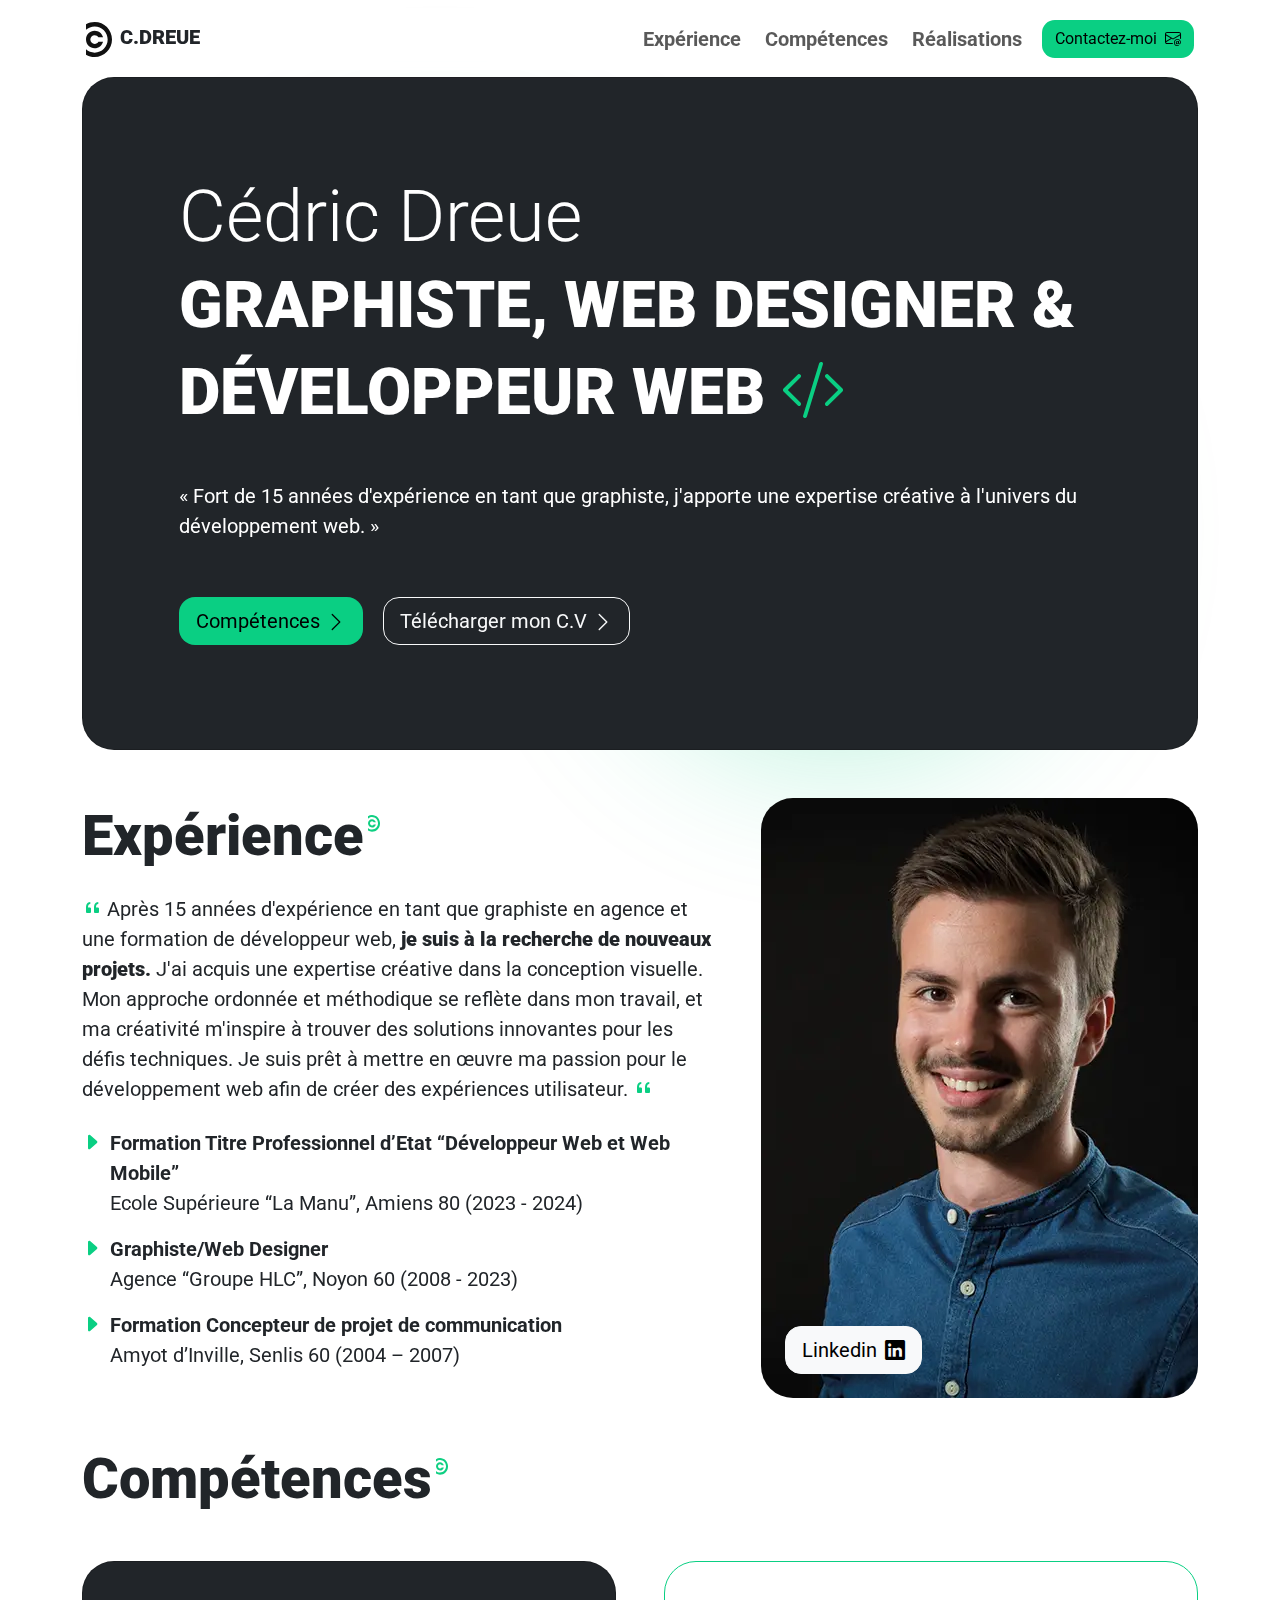
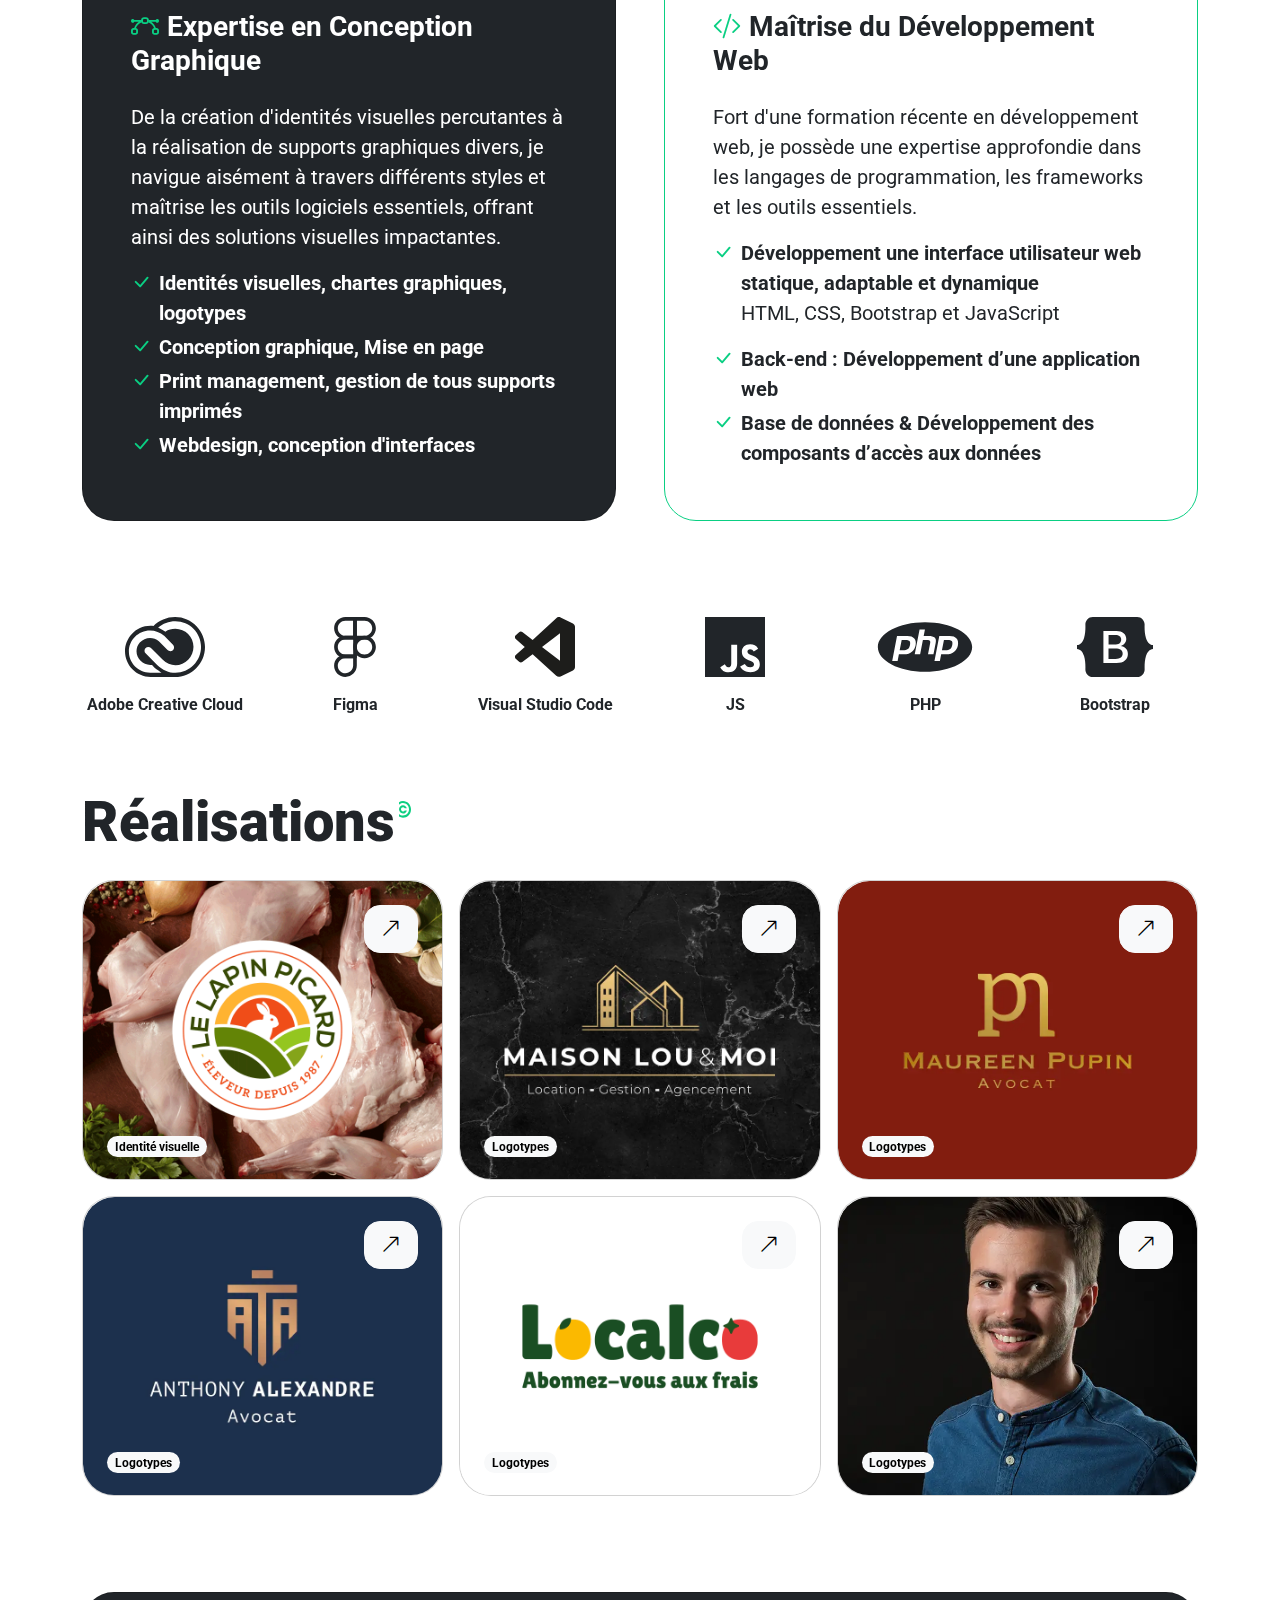
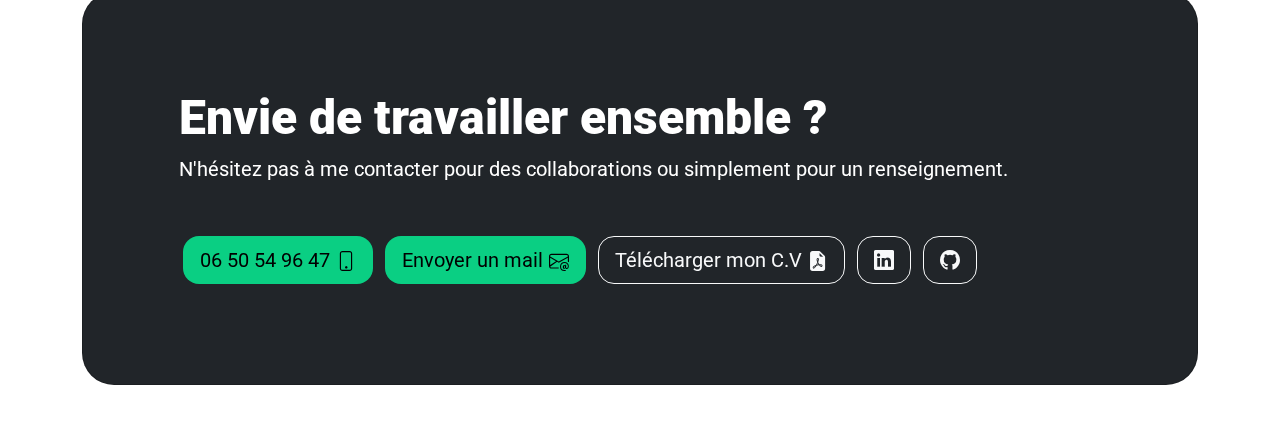
==== index.html @ d9d1956d "Ajout script, css, img" ====
<!DOCTYPE html>
<html lang="fr">
<head>
    <meta charset="UTF-8">
    <meta name="viewport" content="width=device-width, initial-scale=1.0">
    <title>Cédric Dreue - CV & Portfolio</title>
    <link rel="stylesheet" href="https://cdn.jsdelivr.net/npm/bootstrap-icons@1.11.3/font/bootstrap-icons.min.css">
    <link href="https://fonts.googleapis.com/css2?family=Roboto:wght@400;700;900&display=swap" rel="stylesheet">
    <link href="https://cdn.jsdelivr.net/npm/bootstrap@5.3.3/dist/css/bootstrap.min.css" rel="stylesheet" integrity="sha384-QWTKZyjpPEjISv5WaRU9OFeRpok6YctnYmDr5pNlyT2bRjXh0JMhjY6hW+ALEwIH" crossorigin="anonymous">
    <link rel="stylesheet" href="/public/assets/css/style.css">
</head>
<body>
    <header>
        <nav class="navbar navbar-expand-lg header header-hide fixed-top" id="menu">
            <div class="container glass-price rounded-5 px-3 py-2 ">
                <a class="navbar-brand" href="#"><img src="./public/assets/img/logo-dreue-black.svg" height="35" alt="logo cedric dreue"><span class="fw-black text-dark ms-2">C.DREUE</span></a>
                <!-- <button class="navbar-toggler" type="button" data-bs-toggle="collapse" data-bs-target="#navbarNav" aria-controls="navbarNav" aria-expanded="false" aria-label="Toggle navigation">
                    <span class="navbar-toggler-icon"></span>
                </button> -->
                <button class="btn btn-dark rounded-4 d-lg-none px-2 py-1 ms-2" type="button" data-bs-toggle="offcanvas" data-bs-target="#menuOffcanvas" aria-controls="menuOffcanvas" aria-label="Menu">
                    <i class="bi bi-list h2"></i>
                </button>
                <div class="collapse navbar-collapse justify-content-end" id="navbarNav">
                    <ul class="navbar-nav text-center">
                        <li class="nav-item">
                            <a class="nav-link fs-5 fw-bold mx-1" href="#experience">Expérience</a>
                        </li>
                        <li class="nav-item">
                            <a class="nav-link fs-5 fw-bold mx-1" href="#">Compétences</a>
                        </li>
                        <li class="nav-item">
                            <a class="nav-link fs-5 fw-bold mx-1" href="#">Réalisations</a>
                        </li>
                    </ul>
                    <a class="ms-2 btn btn-my-green" href="https://www.linkedin.com/in/cedric-dreue/">Contactez-moi<i class="bi bi-envelope-at ms-2 mb-2"></i></a>

                </div>
            </div>
        </nav>
        <div class="offcanvas glass-price-offcanva offcanvas-end" tabindex="-1" id="menuOffcanvas" aria-labelledby="menuOffcanvasLabel">
            <div class="offcanvas-header">
                <button type="button" class="btn-close" data-bs-dismiss="offcanvas" aria-label="Close"></button>
            </div>
            <div class="offcanvas-body">
                <ul id="offcanvasMenu" class="navbar-nav text-center mb-5">
                    <li class="nav-item">
                        <a class="nav-link fs-2 fw-bold mx-1" href="#experience">Expérience</a>
                    </li>
                    <li class="nav-item">
                        <a class="nav-link fs-2 fw-bold mx-1" href="#">Compétences</a>
                    </li>
                    <li class="nav-item">
                        <a class="nav-link fs-2 fw-bold mx-1" href="#">Réalisations</a>
                    </li>
                </ul>
                <div class="text-center">
                    <a class="btn btn-lg d-block btn-my-green m-2" href="https://www.linkedin.com/in/cedric-dreue/">06 50 54 96 47<i class="bi bi-phone ms-2 mb-2"></i></a>
                    <a class="btn btn-lg d-block btn-my-green m-2" href="https://www.linkedin.com/in/cedric-dreue/">Envoyer un mail<i class="bi bi-envelope-at ms-2 mb-2"></i></a>
                    <a class="btn btn-outline-dark d-block rounded-4 m-2" href="https://www.linkedin.com/in/cedric-dreue/">Télécharger mon C.V<i class="bi bi-file-earmark-pdf-fill ms-2 mb-2"></i></a>
                </div>
                <div class="text-center">
                    <a class="btn btn-outline-dark d-block rounded-4 m-2" href="https://www.linkedin.com/in/cedric-dreue/">Linkedin<i class="bi bi-linkedin ms-2 mb-2"></i></a>
                    <a class="btn btn-outline-dark d-block rounded-4 m-2" href="https://www.linkedin.com/in/cedric-dreue/">Github<i class="bi bi-github ms-2 mb-2"></i></a>
                </div>
            </div>
        </div>

    </header>
    <div class="fixed top-50 start-50 translate-middle d-flex justify-content-center">
        <div class="bg-shape bg-gradient-1 bg-opacity-50 bg-blur"></div>
        <div class="bg-shape bg-gradient-2 bg-opacity-50 bg-blur"></div>
    </div>

    <main class="margin-top-main">
        <section class="my-5">
            <div class="container">
                <div class="card text-bg-dark rounded-5 p-lg-5">
                    <div class="card-body p-5">
                        <h1 class="display-2">Cédric Dreue <br>
                        <span class="display-3 fw-black text-uppercase">Graphiste, Web Designer & Développeur Web <i class="bi bi-code-slash text-green"></i></span>
                        </h1>
                        <p class="fs-5 my-5">« Fort de 15 années d'expérience en tant que graphiste, j'apporte une expertise créative à l'univers du développement web. »</p>
                        <a class="btn btn-lg btn-my-green icon-link icon-link-hover my-2 me-lg-3" href="">
                            Compétences
                            <i class="bi bi-chevron-right mb-2"></i>
                        </a>
                        <a class="btn btn-lg btn-outline-light icon-link icon-link-hover my-2 rounded-4" href="">
                            Télécharger mon C.V
                            <i class="bi bi-chevron-right mb-2"></i>
                        </a>
                    </div>
                </div>
            </div>
        </section>
        <section class="my-5" id="experience">
            <div class="container">
                <div class="row g-lg-5 align-items-center">
                    <div class="col-lg-7">
                        <div class="card border-0 bg-transparent rounded-5">
                            <div class="card-body p-lg-0">
                                <h2 class="fw-black display-4 mb-4">Expérience<span><img src="./public/assets/img/logo-dreue-green.svg" class="ms-1" height="50" alt="logo cedric dreue"></span></h2>
                                <p class="fs-5 mb-4"><i class="bi bi-quote text-green"></i> Après 15 années d'expérience en tant que graphiste en agence et une formation de développeur web, <span class="fw-black">je suis à la recherche de nouveaux projets.</span> J'ai acquis une expertise créative dans la conception visuelle. Mon approche ordonnée et méthodique se reflète dans mon travail, et ma créativité m'inspire à trouver des solutions innovantes pour les défis techniques. Je suis prêt à mettre en œuvre ma passion pour le développement web afin de créer des expériences utilisateur. <i class="bi bi-quote text-green"></i></p>
                                <ul class="list-group fs-5 mb-4">
                                    <li class="d-flex justify-content-between align-items-start mb-3">
                                        <i class="bi bi-caret-right-fill text-green"></i>
                                        <div class="ms-2 me-auto">
                                            <div class="fw-bold">Formation Titre Professionnel d’Etat “Développeur Web et Web Mobile”</div>
                                            Ecole Supérieure “La Manu”, Amiens 80 (2023 - 2024)
                                        </div>
                                    </li>                            
                                    <li class="d-flex justify-content-between align-items-start mb-3">
                                        <i class="bi bi-caret-right-fill text-green"></i>
                                        <div class="ms-2 me-auto">
                                            <div class="fw-bold">Graphiste/Web Designer</div>
                                            Agence “Groupe HLC”, Noyon 60 (2008 - 2023)
                                        </div>
                                    </li>
                                    <li class="d-flex justify-content-between align-items-start">
                                        <i class="bi bi-caret-right-fill text-green"></i>
                                        <div class="ms-2 me-auto">
                                            <div class="fw-bold">Formation Concepteur de projet de communication</div>
                                            Amyot d’Inville, Senlis 60 (2004 – 2007)
                                        </div>
                                    </li>
                                </ul>
                            </div>
                        </div>
                    </div>
                    <div class="col-lg-5">
                        <div class="position-relative">
                            <img src="/public/assets/img/cedric-dreue.webp" class="img-fluid-profil object-fit-cover rounded-5" alt="...">
                            <div class="position-absolute bottom-0 start-0">
                                <a class="btn btn-lg btn-light rounded-4 m-4" href="https://www.linkedin.com/in/cedric-dreue/">Linkedin<i class="bi bi-linkedin ms-2 mb-2"></i></a>
                            </div>
                        </div>
                    </div>
                </div>
            </div>
        </section>
        <section class="my-5">
            <div class="container">
                <h2 class="fw-black display-4 mb-4 mb-lg-5">Compétences<span><img src="./public/assets/img/logo-dreue-green.svg" class="ms-1" height="50" alt="logo cedric dreue"></span></h2>
                <div class="row g-lg-5">
                    <div class="col-lg-6 mb-5">
                        <div class="card text-bg-dark rounded-5 h-100">
                            <div class="card-body p-5">
                                <h3 class="fw-bold mb-4"><i class="bi bi-bezier text-green me-2"></i>Expertise en Conception Graphique</h3>
                                <p class="fs-5">De la création d'identités visuelles percutantes à la réalisation de supports graphiques divers, je navigue aisément à travers différents styles et maîtrise les outils logiciels essentiels, offrant ainsi des solutions visuelles impactantes.</p>
                                <ul class="list-group fs-5">
                                    <li class="d-flex justify-content-between align-items-start mb-1">
                                        <i class="bi bi-check-lg text-green"></i>
                                        <div class="ms-2 me-auto">
                                            <div class="fw-bold">Identités visuelles, chartes graphiques, logotypes</div>
                                        </div>
                                    </li>
                                    <li class="d-flex justify-content-between align-items-start mb-1">
                                        <i class="bi bi-check-lg text-green"></i>
                                        <div class="ms-2 me-auto">
                                            <div class="fw-bold">Conception graphique, Mise en page</div>
                                        </div>
                                    </li>                            
                                    <li class="d-flex justify-content-between align-items-start mb-1">
                                        <i class="bi bi-check-lg text-green"></i>
                                        <div class="ms-2 me-auto">
                                            <div class="fw-bold">Print management, gestion de tous supports imprimés</div>
                                        </div>
                                    </li>                            
                                    <li class="d-flex justify-content-between align-items-start mb-1">
                                        <i class="bi bi-check-lg text-green"></i>
                                        <div class="ms-2 me-auto">
                                            <div class="fw-bold">Webdesign, conception d'interfaces</div>
                                        </div>
                                    </li>                            
                                </ul>
                            </div>                        
                        </div>
                    </div>
                    <div class="col-lg-6 mb-5">
                        <div class="card glass-price rounded-5 h-100 border-green">
                            <div class="card-body p-5">
                                <h3 class="fw-bold mb-4"><i class="bi bi-code-slash text-green me-2"></i>Maîtrise du Développement Web</h3>
                                <p class="fs-5">Fort d'une formation récente en développement web, je possède une expertise approfondie dans les langages de programmation, les frameworks et les outils essentiels.</p>
                                <ul class="list-group fs-5">
                                    <li class="d-flex justify-content-between align-items-start mb-3">
                                        <i class="bi bi-check-lg text-green"></i>
                                        <div class="ms-2 me-auto">
                                            <div class="fw-bold">Développement une interface utilisateur web statique, adaptable et dynamique</div>
                                            HTML, CSS, Bootstrap et JavaScript
                                        </div>
                                    </li>                            
                                    <li class="d-flex justify-content-between align-items-start mb-1">
                                        <i class="bi bi-check-lg text-green"></i>
                                        <div class="ms-2 me-auto">
                                            <div class="fw-bold">Back-end : Développement d’une application web</div>
                                        </div>
                                    </li>
                                    <li class="d-flex justify-content-between align-items-start mb-1">
                                        <i class="bi bi-check-lg text-green"></i>
                                        <div class="ms-2 me-auto">
                                            <div class="fw-bold">Base de données & Développement des composants d’accès aux données</div>
                                        </div>
                                    </li>
                                </ul>
                            </div>                        
                        </div>
                    </div>
                </div>
            </div>
        </section>
        <section class="my-5">
            <div class="container">
                <div class="row justify-content-center">
                    <div class="col-5 col-lg-2 h-100 mb-4">
                        <div class="text-center">
                            <img src="/public/assets/img/creative-cloud.svg" class="img-fluid img-logo mb-3" alt="Adobe Creative Cloud">
                            <p class="m-0 fw-bold">Adobe Creative Cloud</p>
                        </div>
                    </div>
                    <div class="col-5 col-lg-2 h-100 mb-4">
                        <div class="text-center">
                            <img src="/public/assets/img/figma.svg" class="img-fluid img-logo mb-3" alt="Figma">
                            <p class="m-0 fw-bold">Figma</p>
                        </div>
                    </div>
                    <div class="col-5 col-lg-2 h-100 mb-4">
                        <div class="text-center">
                            <img src="/public/assets/img/vscode.svg" class="img-fluid img-logo mb-3" alt="Visual Studio Code">
                            <p class="m-0 fw-bold">Visual Studio Code</p>
                        </div>
                    </div>
                    <div class="col-5 col-lg-2 h-100 mb-4">
                        <div class="text-center">
                            <img src="/public/assets/img/js.svg" class="img-fluid img-logo mb-3" alt="">
                            <p class="m-0 fw-bold">JS</p>
                        </div>
                    </div>
                    <div class="col-5 col-lg-2 h-100 mb-4">
                        <div class="text-center">
                            <img src="/public/assets/img/php.svg" class="img-fluid img-logo mb-3" alt="Trello">
                            <p class="m-0 fw-bold">PHP</p>
                        </div>
                    </div>
                    <div class="col-5 col-lg-2 h-100 mb-4">
                        <div class="text-center">
                            <img src="/public/assets/img/bootstrap.svg" class="img-fluid img-logo mb-3" alt="Trello">
                            <p class="m-0 fw-bold">Bootstrap</p>
                        </div>
                    </div>
                </div>
            </div>
        </section>
        <section class="my-5">
            <div class="container pb-5">
                <h2 class="fw-black display-4 mb-4">Réalisations<span><img src="./public/assets/img/logo-dreue-green.svg" class="ms-1" height="50" alt="logo cedric dreue"></span></h2>
                <div class="row g-3">
                    <div class="col-lg-4">
                        <div class="card border-1 rounded-5 img-hover-zoom">
                            <div class="position-relative">
                                <img src="/public/assets/img/logo-lapin-picad.gif" class="img-fluid-project object-fit-cover rounded-5" alt="...">
                                <div class="position-absolute top-0 end-0">
                                    <a class="btn btn-lg btn-light rounded-4 m-4" href="https://www.linkedin.com/in/cedric-dreue/"><i class="bi bi-arrow-up-right"></i></a>
                                </div>
                                <div class="position-absolute bottom-0 start-0">
                                    <span class="badge rounded-pill text-bg-light m-4">Identité visuelle</span>
                                </div>
                            </div>
                        </div>
                    </div>
                    <div class="col-lg-4">
                        <div class="card rounded-5 img-hover-zoom">
                            <div class="position-relative">
                                <img src="/public/assets/img/logo-lou-moi.webp" class="img-fluid-project object-fit-cover rounded-5" alt="...">
                                <div class="position-absolute top-0 end-0">
                                    <a class="btn btn-lg btn-light rounded-4 m-4" href="https://www.linkedin.com/in/cedric-dreue/"><i class="bi bi-arrow-up-right"></i></a>
                                </div>
                                <div class="position-absolute bottom-0 start-0">
                                    <span class="badge rounded-pill text-bg-light m-4">Logotypes</span>
                                </div>
                            </div>
                        </div>
                    </div>
                    <div class="col-lg-4">
                        <div class="card rounded-5 img-hover-zoom">
                            <div class="position-relative">
                                <img src="/public/assets/img/logo-maureen-pupin.webp" class="img-fluid-project object-fit-cover rounded-5" alt="...">
                                <div class="position-absolute top-0 end-0">
                                    <a class="btn btn-lg btn-light rounded-4 m-4" href="https://www.linkedin.com/in/cedric-dreue/"><i class="bi bi-arrow-up-right"></i></a>
                                </div>
                                <div class="position-absolute bottom-0 start-0">
                                    <span class="badge rounded-pill text-bg-light m-4">Logotypes</span>
                                </div>
                            </div>
                        </div>
                    </div>
                    <div class="col-lg-4">
                        <div class="card rounded-5 img-hover-zoom">
                            <div class="position-relative">
                                <img src="/public/assets/img/logo-anthony-alexandre.webp" class="img-fluid-project object-fit-cover rounded-5" alt="...">
                                <div class="position-absolute top-0 end-0">
                                    <a class="btn btn-lg btn-light rounded-4 m-4" href="https://www.linkedin.com/in/cedric-dreue/"><i class="bi bi-arrow-up-right"></i></a>
                                </div>
                                <div class="position-absolute bottom-0 start-0">
                                    <span class="badge rounded-pill text-bg-light m-4">Logotypes</span>
                                </div>
                            </div>
                        </div>
                    </div>
                    <div class="col-lg-4">
                        <div class="card rounded-5 img-hover-zoom">
                            <div class="position-relative">
                                <img src="/public/assets/img/logo-localco.gif" class="img-fluid-project object-fit-cover rounded-5" alt="...">
                                <div class="position-absolute top-0 end-0">
                                    <a class="btn btn-lg btn-light rounded-4 m-4" href="https://www.linkedin.com/in/cedric-dreue/"><i class="bi bi-arrow-up-right"></i></a>
                                </div>
                                <div class="position-absolute bottom-0 start-0">
                                    <span class="badge rounded-pill text-bg-light m-4">Logotypes</span>
                                </div>
                            </div>
                        </div>
                    </div>
                    <div class="col-lg-4">
                        <div class="card rounded-5 img-hover-zoom">
                            <div class="position-relative">
                                <img src="/public/assets/img/cedric-dreue.webp" class="img-fluid-project object-fit-cover rounded-5" alt="...">
                                <div class="position-absolute top-0 end-0">
                                    <a class="btn btn-lg btn-light rounded-4 m-4" href="https://www.linkedin.com/in/cedric-dreue/"><i class="bi bi-arrow-up-right"></i></a>
                                </div>
                                <div class="position-absolute bottom-0 start-0">
                                    <span class="badge rounded-pill text-bg-light m-4">Logotypes</span>
                                </div>
                            </div>
                        </div>
                    </div>
                </div>
            </div>
        </section>
    </main>
    <footer class="my-5">
        <div class="container">
            <div class="card text-bg-dark rounded-5 p-lg-5">
                <div class="card-body p-5">
                    <h2 class="display-5 fw-black">Envie de travailler ensemble ?</h2>
                    <p class="fs-5 mb-5">N'hésitez pas à me contacter pour des collaborations ou simplement pour un renseignement.</p>

                    <a class="btn btn-lg btn-my-green icon-link icon-link-hover m-1" href="">
                        06 50 54 96 47
                        <i class="bi bi-phone mb-2"></i>
                    </a>
                    <a class="btn btn-lg btn-my-green icon-link icon-link-hover m-1" href="">
                        Envoyer un mail
                        <i class="bi bi-envelope-at mb-2"></i>
                    </a>
                    <a class="btn btn-lg btn-outline-light rounded-4 icon-link icon-link-hover m-1" href="">
                        Télécharger mon C.V
                        <i class="bi bi-file-earmark-pdf-fill mb-2"></i>
                    </a>
                    <a class="btn btn-lg btn-outline-light rounded-4 m-1" href=""><i class="bi bi-linkedin mb-2"></i></a>
                    <a class="btn btn-lg btn-outline-light rounded-4 m-1" href=""><i class="bi bi-github mb-2"></i></a>
                </div>
            </div>
        </div>
    </footer>
    <script src="/public/assets/js/script.js"></script>
    <script src="https://cdn.jsdelivr.net/npm/bootstrap@5.3.3/dist/js/bootstrap.bundle.min.js" integrity="sha384-YvpcrYf0tY3lHB60NNkmXc5s9fDVZLESaAA55NDzOxhy9GkcIdslK1eN7N6jIeHz" crossorigin="anonymous"></script>
</body>
</html>
---- public/assets/css/style.css ----
:root {
    --my-green: #0ACF83;
    --my-green-dark: #0cb06f;
}
body {
    font-family: 'Roboto', Arial, "Helvetica Neue", Helvetica, sans-serif;
}
/* Typo */
.fw-black {
    font-weight: 900;
    font-style: normal;
}
/* Colors */
.bg-green {
    background-color: var(--my-green);
}
.bg-green-light {
    background-color: #E6FAF3;
}
.bg-gray-dark {
    background-color: #111111;
    color: #fff;
}
.bg-gray-light {
    background-color: #EDEDED;
}
.text-green {
    color: var(--my-green);
}
.text-gray-dark {
    color: #111111;
}
.border-green {
    border-color: var(--my-green);
}
/* BTN */
.btn-my-green {
    background-color: var(--my-green);
    color: #000;
    border-radius: 0.8em;
}
.btn-my-green:hover, .btn-my-green:active {
    background-color:var(--my-green-dark);
    color: #fff;
}
.btn-outline-my-green {
    background-color:transparent;
    border: #0ACF83 solid 1px;
    color: #0ACF83;
    border-radius: 1em;
}
.btn-outline-my-green:hover {
    background-color: var(--my-green);
    border: #0ACF83 solid 1px;
    color: #000;
    border-radius: 1em;
}
/* img profil */
.img-fluid-profil {
    width: 100%;
    height: 600px;
}
/* Software */
.img-logo {
    height: 60px;
    width: auto;
}
.opacity-logo {
    opacity: 0.9;
}
/* bg gradient */
.bg-shape {
    width: 400px;
    height: 400px;
    border-radius: 9999px;
}
.fixed {
    position: fixed;
    z-index: -1;
}
.bg-blur {
    filter: blur(92px);
}
.bg-gradient-1 {
    background-color: var(--my-green);
    margin-left: 10rem;
    opacity: .2;
}
.bg-gradient-2 {
    background-color: var(--my-green);
    margin-top: 10rem;
    margin-right: 10rem;
    opacity: .4;
}
/* Card effect */
.glass-price {
    /* From https://css.glass */
    background: rgba(255, 255, 255, 0.8);
    backdrop-filter: blur(10px);
    -webkit-backdrop-filter: blur(10px);
}
.img-fluid-project {
    width: 100%;
    height: 300px;
}
/* Card hover img */
.img-hover-zoom {
    height: 300px; /* [1.1] Set it as per your need */
    overflow: hidden; /* [1.2] Hide the overflowing of child elements */
}
@media all and (min-width: 992px) {
    .img-hover-zoom {
        height: 300px;
    }
}
@media all and (min-width: 1200px) {
    .img-hover-zoom {
        height: 300px;
    }
}
/* [2] Transition property for smooth transformation of images */
.img-hover-zoom img {
transition: transform .5s ease;
}
/* [3] Finally, transforming the image when container gets hovered */
.img-hover-zoom:hover img {
transform: scale(1.3);
}
/* Header scroll effect */
.header-hide {
    transition: transform .8s ease, background-color .8s ease;
    transform: translateY(0);
}
.header-show {
    transform: translateY(-100%);
}
.margin-top-main {
    margin-top: 77px;
}
/* OffCanva */
.glass-price-offcanva {
    /* From https://css.glass */
    background: rgba(255, 255, 255, 0.8);
    backdrop-filter: blur(3px);
    -webkit-backdrop-filter: blur(5px);
}
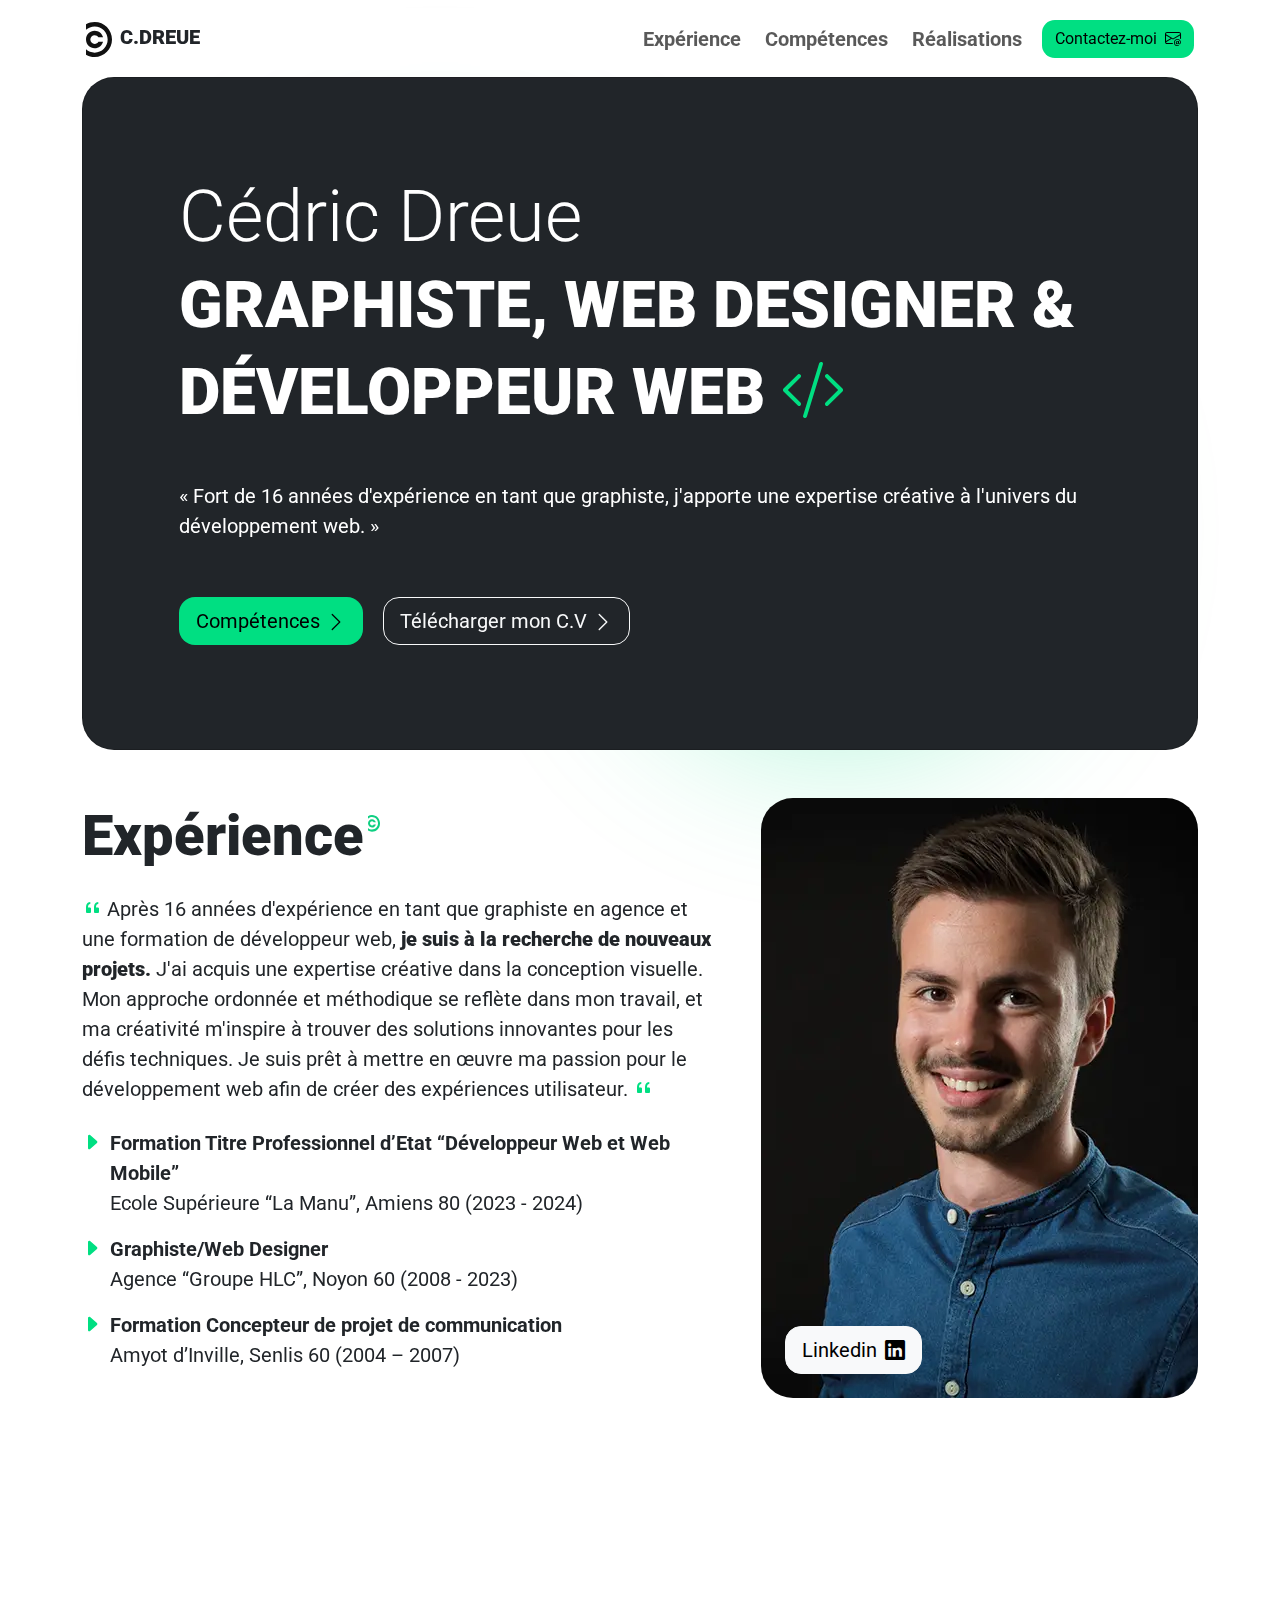
==== commit f622aeab: "Ajout page portfolio" ====
--- a/index.html
+++ b/index.html
@@ -4,6 +4,7 @@
     <meta charset="UTF-8">
     <meta name="viewport" content="width=device-width, initial-scale=1.0">
     <title>Cédric Dreue - CV & Portfolio</title>
+    <link rel="stylesheet" href="https://unpkg.com/aos@next/dist/aos.css" />
     <link rel="stylesheet" href="https://cdn.jsdelivr.net/npm/bootstrap-icons@1.11.3/font/bootstrap-icons.min.css">
     <link href="https://fonts.googleapis.com/css2?family=Roboto:wght@400;700;900&display=swap" rel="stylesheet">
     <link href="https://cdn.jsdelivr.net/npm/bootstrap@5.3.3/dist/css/bootstrap.min.css" rel="stylesheet" integrity="sha384-QWTKZyjpPEjISv5WaRU9OFeRpok6YctnYmDr5pNlyT2bRjXh0JMhjY6hW+ALEwIH" crossorigin="anonymous">
@@ -79,7 +80,7 @@
                         <h1 class="display-2">Cédric Dreue <br>
                         <span class="display-3 fw-black text-uppercase">Graphiste, Web Designer & Développeur Web <i class="bi bi-code-slash text-green"></i></span>
                         </h1>
-                        <p class="fs-5 my-5">« Fort de 15 années d'expérience en tant que graphiste, j'apporte une expertise créative à l'univers du développement web. »</p>
+                        <p class="fs-5 my-5">« Fort de 16 années d'expérience en tant que graphiste, j'apporte une expertise créative à l'univers du développement web. »</p>
                         <a class="btn btn-lg btn-my-green icon-link icon-link-hover my-2 me-lg-3" href="">
                             Compétences
                             <i class="bi bi-chevron-right mb-2"></i>
@@ -92,14 +93,14 @@
                 </div>
             </div>
         </section>
-        <section class="my-5" id="experience">
+        <section class="my-5" id="experience" data-aos="fade-up">
             <div class="container">
                 <div class="row g-lg-5 align-items-center">
                     <div class="col-lg-7">
                         <div class="card border-0 bg-transparent rounded-5">
                             <div class="card-body p-lg-0">
                                 <h2 class="fw-black display-4 mb-4">Expérience<span><img src="./public/assets/img/logo-dreue-green.svg" class="ms-1" height="50" alt="logo cedric dreue"></span></h2>
-                                <p class="fs-5 mb-4"><i class="bi bi-quote text-green"></i> Après 15 années d'expérience en tant que graphiste en agence et une formation de développeur web, <span class="fw-black">je suis à la recherche de nouveaux projets.</span> J'ai acquis une expertise créative dans la conception visuelle. Mon approche ordonnée et méthodique se reflète dans mon travail, et ma créativité m'inspire à trouver des solutions innovantes pour les défis techniques. Je suis prêt à mettre en œuvre ma passion pour le développement web afin de créer des expériences utilisateur. <i class="bi bi-quote text-green"></i></p>
+                                <p class="fs-5 mb-4"><i class="bi bi-quote text-green"></i> Après 16 années d'expérience en tant que graphiste en agence et une formation de développeur web, <span class="fw-black">je suis à la recherche de nouveaux projets.</span> J'ai acquis une expertise créative dans la conception visuelle. Mon approche ordonnée et méthodique se reflète dans mon travail, et ma créativité m'inspire à trouver des solutions innovantes pour les défis techniques. Je suis prêt à mettre en œuvre ma passion pour le développement web afin de créer des expériences utilisateur. <i class="bi bi-quote text-green"></i></p>
                                 <ul class="list-group fs-5 mb-4">
                                     <li class="d-flex justify-content-between align-items-start mb-3">
                                         <i class="bi bi-caret-right-fill text-green"></i>
@@ -137,12 +138,12 @@
                 </div>
             </div>
         </section>
-        <section class="my-5">
-            <div class="container">
-                <h2 class="fw-black display-4 mb-4 mb-lg-5">Compétences<span><img src="./public/assets/img/logo-dreue-green.svg" class="ms-1" height="50" alt="logo cedric dreue"></span></h2>
+        <section class="my-5" data-aos="fade-up">
+            <div class="container">
+                <h2 class="fw-black display-4 mb-4">Compétences<span><img src="./public/assets/img/logo-dreue-green.svg" class="ms-1" height="50" alt="logo cedric dreue"></span></h2>
                 <div class="row g-lg-5">
                     <div class="col-lg-6 mb-5">
-                        <div class="card text-bg-dark rounded-5 h-100">
+                        <div class="card text-bg-dark rounded-5 h-100" data-aos="fade-up">
                             <div class="card-body p-5">
                                 <h3 class="fw-bold mb-4"><i class="bi bi-bezier text-green me-2"></i>Expertise en Conception Graphique</h3>
                                 <p class="fs-5">De la création d'identités visuelles percutantes à la réalisation de supports graphiques divers, je navigue aisément à travers différents styles et maîtrise les outils logiciels essentiels, offrant ainsi des solutions visuelles impactantes.</p>
@@ -176,7 +177,7 @@
                         </div>
                     </div>
                     <div class="col-lg-6 mb-5">
-                        <div class="card glass-price rounded-5 h-100 border-green">
+                        <div class="card glass-price rounded-5 h-100 border-green" data-aos="fade-up">
                             <div class="card-body p-5">
                                 <h3 class="fw-bold mb-4"><i class="bi bi-code-slash text-green me-2"></i>Maîtrise du Développement Web</h3>
                                 <p class="fs-5">Fort d'une formation récente en développement web, je possède une expertise approfondie dans les langages de programmation, les frameworks et les outils essentiels.</p>
@@ -207,7 +208,7 @@
                 </div>
             </div>
         </section>
-        <section class="my-5">
+        <section class="my-5" data-aos="fade-up">
             <div class="container">
                 <div class="row justify-content-center">
                     <div class="col-5 col-lg-2 h-100 mb-4">
@@ -249,11 +250,11 @@
                 </div>
             </div>
         </section>
-        <section class="my-5">
-            <div class="container pb-5">
+        <section class="my-5" data-aos="fade-up">
+            <div class="container">
                 <h2 class="fw-black display-4 mb-4">Réalisations<span><img src="./public/assets/img/logo-dreue-green.svg" class="ms-1" height="50" alt="logo cedric dreue"></span></h2>
                 <div class="row g-3">
-                    <div class="col-lg-4">
+                    <div class="col-lg-4" data-aos="fade-up">
                         <div class="card border-1 rounded-5 img-hover-zoom">
                             <div class="position-relative">
                                 <img src="/public/assets/img/logo-lapin-picad.gif" class="img-fluid-project object-fit-cover rounded-5" alt="...">
@@ -266,7 +267,7 @@
                             </div>
                         </div>
                     </div>
-                    <div class="col-lg-4">
+                    <div class="col-lg-4" data-aos="fade-up">
                         <div class="card rounded-5 img-hover-zoom">
                             <div class="position-relative">
                                 <img src="/public/assets/img/logo-lou-moi.webp" class="img-fluid-project object-fit-cover rounded-5" alt="...">
@@ -279,7 +280,7 @@
                             </div>
                         </div>
                     </div>
-                    <div class="col-lg-4">
+                    <div class="col-lg-4" data-aos="fade-up">
                         <div class="card rounded-5 img-hover-zoom">
                             <div class="position-relative">
                                 <img src="/public/assets/img/logo-maureen-pupin.webp" class="img-fluid-project object-fit-cover rounded-5" alt="...">
@@ -292,7 +293,7 @@
                             </div>
                         </div>
                     </div>
-                    <div class="col-lg-4">
+                    <div class="col-lg-4" data-aos="fade-up">
                         <div class="card rounded-5 img-hover-zoom">
                             <div class="position-relative">
                                 <img src="/public/assets/img/logo-anthony-alexandre.webp" class="img-fluid-project object-fit-cover rounded-5" alt="...">
@@ -305,7 +306,7 @@
                             </div>
                         </div>
                     </div>
-                    <div class="col-lg-4">
+                    <div class="col-lg-4" data-aos="fade-up">
                         <div class="card rounded-5 img-hover-zoom">
                             <div class="position-relative">
                                 <img src="/public/assets/img/logo-localco.gif" class="img-fluid-project object-fit-cover rounded-5" alt="...">
@@ -313,20 +314,21 @@
                                     <a class="btn btn-lg btn-light rounded-4 m-4" href="https://www.linkedin.com/in/cedric-dreue/"><i class="bi bi-arrow-up-right"></i></a>
                                 </div>
                                 <div class="position-absolute bottom-0 start-0">
-                                    <span class="badge rounded-pill text-bg-light m-4">Logotypes</span>
-                                </div>
-                            </div>
-                        </div>
-                    </div>
-                    <div class="col-lg-4">
-                        <div class="card rounded-5 img-hover-zoom">
-                            <div class="position-relative">
-                                <img src="/public/assets/img/cedric-dreue.webp" class="img-fluid-project object-fit-cover rounded-5" alt="...">
-                                <div class="position-absolute top-0 end-0">
-                                    <a class="btn btn-lg btn-light rounded-4 m-4" href="https://www.linkedin.com/in/cedric-dreue/"><i class="bi bi-arrow-up-right"></i></a>
-                                </div>
-                                <div class="position-absolute bottom-0 start-0">
-                                    <span class="badge rounded-pill text-bg-light m-4">Logotypes</span>
+                                    <span class="badge rounded-pill text-bg-light ms-4 mb-4">Logotypes</span>
+                                    <span class="badge rounded-pill text-bg-light mb-4">Site web</span>
+                                </div>
+                            </div>
+                        </div>
+                    </div>
+                    <div class="col-lg-4" data-aos="fade-up">
+                        <div class="card rounded-5 img-hover-zoom">
+                            <div class="position-relative">
+                                <img src="/public/assets/img/logo-caees.webp" class="img-fluid-project object-fit-cover rounded-5" alt="...">
+                                <div class="position-absolute top-0 end-0">
+                                    <a class="btn btn-lg btn-light rounded-4 m-4" href="https://www.linkedin.com/in/cedric-dreue/"><i class="bi bi-arrow-up-right"></i></a>
+                                </div>
+                                <div class="position-absolute bottom-0 start-0">
+                                    <span class="badge rounded-pill text-bg-light m-4">Identité visuelle</span>
                                 </div>
                             </div>
                         </div>
@@ -335,7 +337,7 @@
             </div>
         </section>
     </main>
-    <footer class="my-5">
+    <footer class="my-5" data-aos="fade-up">
         <div class="container">
             <div class="card text-bg-dark rounded-5 p-lg-5">
                 <div class="card-body p-5">
@@ -358,8 +360,17 @@
                     <a class="btn btn-lg btn-outline-light rounded-4 m-1" href=""><i class="bi bi-github mb-2"></i></a>
                 </div>
             </div>
+            <ul class="nav justify-content-center mt-4">
+                <li class="nav-item">
+                    <a class="nav-link disabled" aria-disabled="true"><img src="./public/assets/img/logo-dreue-black.svg" height="20" class="mb-1 me-2" alt="logo cedric dreue"><span class="fw-black">C.Dreue</span>, 2024. Tous droits réservés</a>
+                </li>
+                <li class="nav-item">
+                    <a class="nav-link link-secondary" aria-current="page" href="#">Mentions légales</a>
+                </li>
+            </ul>
         </div>
     </footer>
+    <script src="https://unpkg.com/aos@next/dist/aos.js"></script>
     <script src="/public/assets/js/script.js"></script>
     <script src="https://cdn.jsdelivr.net/npm/bootstrap@5.3.3/dist/js/bootstrap.bundle.min.js" integrity="sha384-YvpcrYf0tY3lHB60NNkmXc5s9fDVZLESaAA55NDzOxhy9GkcIdslK1eN7N6jIeHz" crossorigin="anonymous"></script>
 </body>
--- a/public/assets/css/style.css
+++ b/public/assets/css/style.css
@@ -1,6 +1,6 @@
 :root {
-    --my-green: #0ACF83;
-    --my-green-dark: #0cb06f;
+    --my-green: #00DF82;
+    --my-green-dark: #00be6f;
 }
 body {
     font-family: 'Roboto', Arial, "Helvetica Neue", Helvetica, sans-serif;
@@ -126,6 +126,21 @@
 .img-hover-zoom:hover img {
 transform: scale(1.3);
 }
+/* img portfolio */
+.img-fluid-portfolio {
+    width: 100%;
+    height: 300px;
+}
+@media all and (min-width: 992px) {
+    .img-fluid-portfolio {
+        height: 300px;
+    }
+}
+@media all and (min-width: 1200px) {
+    .img-fluid-portfolio {
+        height: 500px;
+    }
+}
 /* Header scroll effect */
 .header-hide {
     transition: transform .8s ease, background-color .8s ease;
